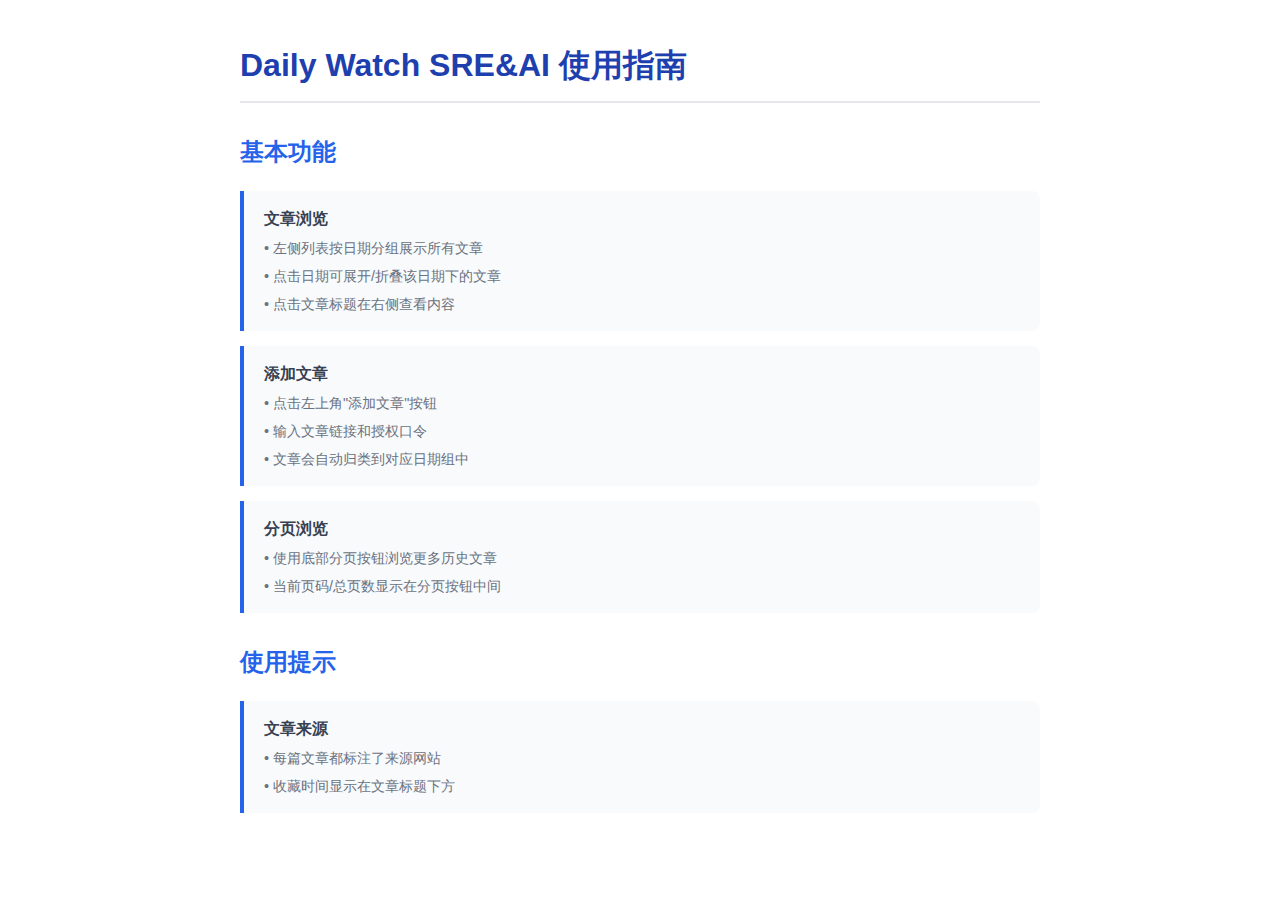
==== app/static/guide.html @ 27c53b61 "update" ====
<!DOCTYPE html>
<html lang="zh">
<head>
    <meta charset="UTF-8">
    <meta name="viewport" content="width=device-width, initial-scale=1.0">
    <title>使用指南 - Daily Watch SRE&AI</title>
    <style>
        body {
            font-family: -apple-system, BlinkMacSystemFont, "Segoe UI", Roboto, sans-serif;
            line-height: 1.6;
            color: #374151;
            max-width: 800px;
            margin: 40px auto;
            padding: 0 20px;
        }
        h1 {
            color: #1e40af;
            border-bottom: 2px solid #e5e7eb;
            padding-bottom: 10px;
        }
        h2 {
            color: #2563eb;
            margin-top: 30px;
        }
        .feature {
            background: #f8fafc;
            border-left: 4px solid #2563eb;
            padding: 15px 20px;
            margin: 15px 0;
            border-radius: 0 8px 8px 0;
        }
        .tip {
            color: #6b7280;
            font-size: 0.9em;
            margin-top: 5px;
        }
    </style>
</head>
<body>
    <h1>Daily Watch SRE&AI 使用指南</h1>
    
    <h2>基本功能</h2>
    <div class="feature">
        <strong>文章浏览</strong>
        <div class="tip">• 左侧列表按日期分组展示所有文章</div>
        <div class="tip">• 点击日期可展开/折叠该日期下的文章</div>
        <div class="tip">• 点击文章标题在右侧查看内容</div>
    </div>

    <div class="feature">
        <strong>添加文章</strong>
        <div class="tip">• 点击左上角"添加文章"按钮</div>
        <div class="tip">• 输入文章链接和授权口令</div>
        <div class="tip">• 文章会自动归类到对应日期组中</div>
    </div>

    <div class="feature">
        <strong>分页浏览</strong>
        <div class="tip">• 使用底部分页按钮浏览更多历史文章</div>
        <div class="tip">• 当前页码/总页数显示在分页按钮中间</div>
    </div>

    <h2>使用提示</h2>
    <div class="feature">
        <strong>文章来源</strong>
        <div class="tip">• 每篇文章都标注了来源网站</div>
        <div class="tip">• 收藏时间显示在文章标题下方</div>
    </div>
</body>
</html>
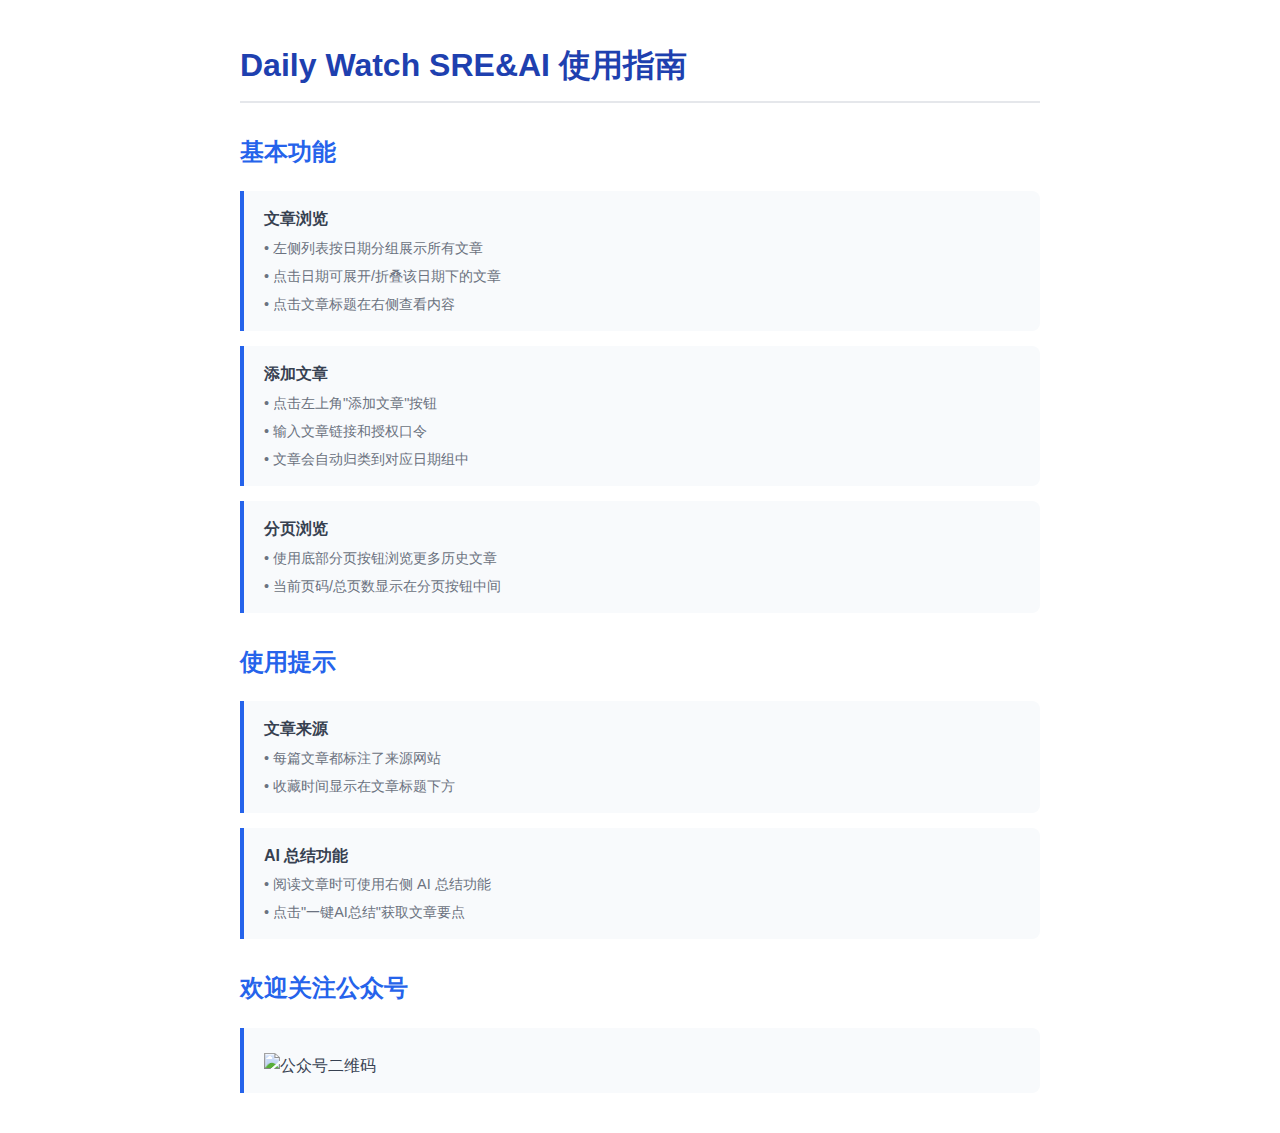
==== commit 7a189274: "bug fix" ====
--- a/app/static/guide.html
+++ b/app/static/guide.html
@@ -66,5 +66,19 @@
         <div class="tip">• 每篇文章都标注了来源网站</div>
         <div class="tip">• 收藏时间显示在文章标题下方</div>
     </div>
+
+    <div class="feature">
+        <strong>AI 总结功能</strong>
+        <div class="tip">• 阅读文章时可使用右侧 AI 总结功能</div>
+        <div class="tip">• 点击"一键AI总结"获取文章要点</div>
+    </div>
+    <h2>欢迎关注公众号</h2>
+    <div class="feature">
+        <div style="text-align: left; margin-top: 10px;">
+            <img src="https://qxmy2025.oss-cn-beijing.aliyuncs.com/daily_qxmy/%E6%89%AB%E7%A0%81_%E6%90%9C%E7%B4%A2%E8%81%94%E5%90%88%E4%BC%A0%E6%92%AD%E6%A0%B7%E5%BC%8F-%E6%A0%87%E5%87%86%E8%89%B2%E7%89%88.png" 
+                 alt="公众号二维码" 
+                 style="width: 700px; height: 250px;">
+        </div>
+    </div>
 </body>
 </html>